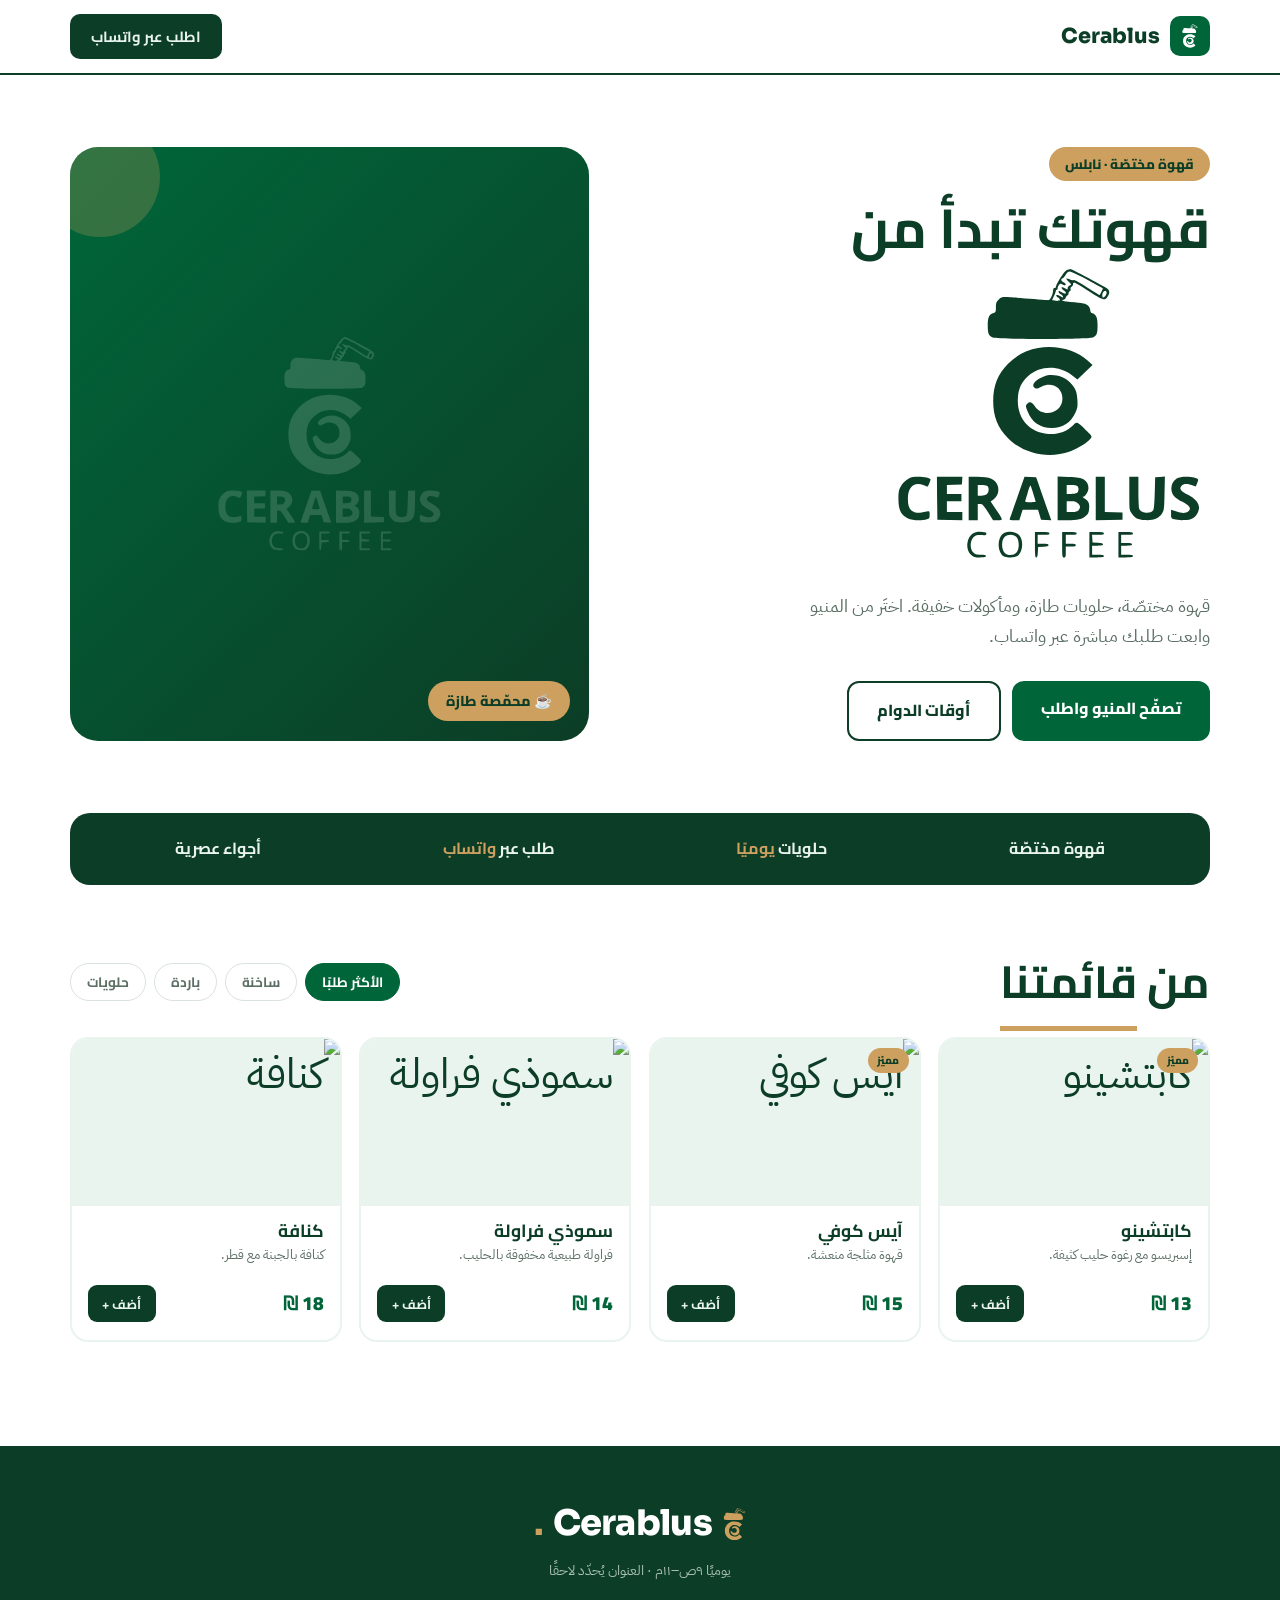
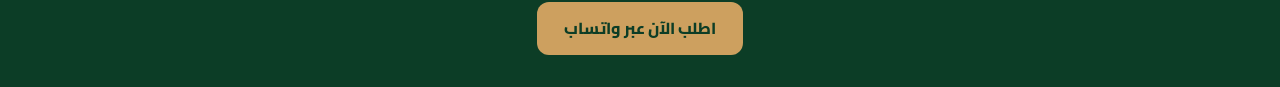
==== index.html @ ccabb7ef "first commit" ====
<!DOCTYPE html>
<html lang="ar" dir="rtl">
<head>
<meta charset="UTF-8">
<meta name="viewport" content="width=device-width, initial-scale=1.0">
<title>Cerablus Coffee — قهوة مختصّة في نابلس</title>

<link rel="preconnect" href="https://fonts.googleapis.com">
<link rel="preconnect" href="https://fonts.gstatic.com" crossorigin>
<link href="https://fonts.googleapis.com/css2?family=Cairo:wght@400;600;700;800;900&family=Sora:wght@600;700;800&family=IBM+Plex+Sans+Arabic:wght@300;400;500;600;700&display=swap" rel="stylesheet">
<link rel="stylesheet" href="styles.css">
</head>
<body>

<header>
  <div class="wrap nav">
    <div class="logo">
      <span class="mark"><span class="cmark"><svg xmlns="http://www.w3.org/2000/svg" viewBox="0 0 158.000000 229.000000" fill="currentColor" aria-hidden="true"><g transform="translate(0.000000,229.000000) scale(0.100000,-0.100000)"
fill="currentColor" stroke="none">
<path d="M992 2157 c-13 -7 -33 -28 -45 -47 -12 -19 -30 -45 -39 -59 -20 -30
-38 -68 -38 -82 0 -5 -7 -9 -15 -9 -10 0 -15 -10 -15 -30 0 -17 -9 -48 -20
-70 -18 -35 -23 -38 -52 -34 -57 7 -412 34 -457 34 -34 0 -49 -6 -72 -29 -25
-26 -29 -37 -29 -85 0 -51 -2 -56 -25 -62 -48 -12 -65 -48 -65 -136 0 -92 9
-115 55 -134 51 -21 1049 -21 1100 0 46 19 55 42 55 133 0 86 -13 117 -56 133
-17 7 -24 17 -24 35 0 14 -10 36 -23 49 -25 25 -53 31 -199 42 -49 3 -88 10
-88 15 0 5 7 9 15 9 9 0 20 11 25 25 5 14 14 25 20 25 5 0 10 9 10 19 0 10 6
21 14 24 9 3 12 14 9 25 -3 12 1 22 11 25 9 4 16 16 16 27 0 11 6 20 13 20 7
0 80 -43 162 -96 162 -104 182 -109 210 -54 24 46 19 67 -22 93 -79 49 -380
207 -394 207 -8 -1 -24 -6 -37 -13z m226 -108 c92 -51 168 -93 170 -94 1 -1
-5 -18 -15 -36 -10 -19 -19 -35 -20 -37 -1 -2 -62 35 -137 83 -85 55 -142 85
-152 81 -8 -3 -28 1 -43 9 -42 21 -46 6 -9 -28 33 -30 33 -30 10 -40 -12 -6
-22 -19 -22 -29 0 -18 -1 -19 -30 -2 -42 25 -51 8 -11 -23 42 -33 23 -49 -25
-21 -27 16 -34 17 -34 6 0 -8 11 -21 25 -28 14 -7 25 -20 25 -28 0 -10 -8 -9
-34 8 -40 24 -60 10 -22 -15 36 -24 24 -41 -24 -37 -22 2 -40 6 -40 8 0 3 9
22 20 44 11 22 20 46 20 55 0 8 5 15 10 15 6 0 10 8 10 18 0 9 7 25 14 35 12
15 18 16 35 8 11 -6 24 -11 30 -11 20 0 11 20 -14 32 -28 12 -33 36 -10 44 8
3 23 21 34 40 15 25 27 34 46 34 14 0 101 -41 193 -91z m212 -142 c0 -13 -9
-32 -20 -42 -18 -17 -20 -17 -26 -1 -4 10 -2 28 4 42 15 31 42 32 42 1z"/>
<path d="M675 1299 c-126 -21 -235 -78 -331 -173 -113 -113 -164 -241 -164
-411 0 -169 50 -295 164 -410 170 -172 440 -230 681 -147 86 30 203 104 231
146 14 23 12 26 -51 86 -103 99 -100 98 -143 58 -78 -73 -165 -103 -276 -96
-211 14 -346 172 -334 391 6 107 38 177 114 246 130 119 336 122 485 7 l57
-44 83 79 84 79 -55 51 c-128 118 -342 172 -545 138z"/>
<path d="M739 985 c-90 -33 -138 -86 -109 -120 17 -20 32 -19 81 7 116 60 234
-8 232 -133 -2 -159 -212 -217 -304 -83 -32 47 -57 55 -83 28 -20 -20 -20 -22
4 -86 44 -117 139 -182 265 -182 124 0 209 56 263 173 21 46 24 63 20 135 -5
93 -21 131 -81 194 -70 72 -195 102 -288 67z"/>
</g></svg></span></span>
      <span class="name">Cerablus</span>
    </div>
    <a class="order-cta" href="#">اطلب عبر واتساب</a>
  </div>
</header>

<section class="wrap hero">
  <div class="col-text">
    <span class="kick">قهوة مختصّة · نابلس</span>
    <div class="headline">
    <h1>قهوتك تبدأ من</h1>
    <div class="logo-full lockup"><svg xmlns="http://www.w3.org/2000/svg" viewBox="0 0 356.000000 342.000000" fill="currentColor" aria-hidden="true"><g transform="translate(0.000000,342.000000) scale(0.100000,-0.100000)"
fill="currentColor" stroke="none">
<path d="M1982 3287 c-13 -7 -33 -28 -45 -47 -12 -19 -30 -45 -39 -59 -20 -30
-38 -68 -38 -82 0 -5 -7 -9 -15 -9 -10 0 -15 -10 -15 -30 0 -17 -9 -48 -20
-70 -18 -35 -23 -38 -52 -34 -57 7 -412 34 -457 34 -34 0 -49 -6 -72 -29 -25
-26 -29 -37 -29 -85 0 -51 -2 -56 -25 -62 -48 -12 -65 -48 -65 -136 0 -92 9
-115 55 -134 51 -21 1049 -21 1100 0 46 19 55 42 55 133 0 86 -13 117 -56 133
-17 7 -24 17 -24 35 0 14 -10 36 -23 49 -25 25 -53 31 -199 42 -49 3 -88 10
-88 15 0 5 7 9 15 9 9 0 20 11 25 25 5 14 14 25 20 25 5 0 10 9 10 19 0 10 6
21 14 24 9 3 12 14 9 25 -3 12 1 22 11 25 9 4 16 16 16 27 0 11 6 20 13 20 7
0 80 -43 162 -96 162 -104 182 -109 210 -54 24 46 19 67 -22 93 -79 49 -380
207 -394 207 -8 -1 -24 -6 -37 -13z m226 -108 c92 -51 168 -93 170 -94 1 -1
-5 -18 -15 -36 -10 -19 -19 -35 -20 -37 -1 -2 -62 35 -137 83 -85 55 -142 85
-152 81 -8 -3 -28 1 -43 9 -42 21 -46 6 -9 -28 33 -30 33 -30 10 -40 -12 -6
-22 -19 -22 -29 0 -18 -1 -19 -30 -2 -42 25 -51 8 -11 -23 42 -33 23 -49 -25
-21 -27 16 -34 17 -34 6 0 -8 11 -21 25 -28 14 -7 25 -20 25 -28 0 -10 -8 -9
-34 8 -40 24 -60 10 -22 -15 36 -24 24 -41 -24 -37 -22 2 -40 6 -40 8 0 3 9
22 20 44 11 22 20 46 20 55 0 8 5 15 10 15 6 0 10 8 10 18 0 9 7 25 14 35 12
15 18 16 35 8 11 -6 24 -11 30 -11 20 0 11 20 -14 32 -28 12 -33 36 -10 44 8
3 23 21 34 40 15 25 27 34 46 34 14 0 101 -41 193 -91z m212 -142 c0 -13 -9
-32 -20 -42 -18 -17 -20 -17 -26 -1 -4 10 -2 28 4 42 15 31 42 32 42 1z"/>
<path d="M1665 2429 c-126 -21 -235 -78 -331 -173 -113 -113 -164 -241 -164
-411 0 -169 50 -295 164 -410 170 -172 440 -230 681 -147 86 30 203 104 231
146 14 23 12 26 -51 86 -103 99 -100 98 -143 58 -78 -73 -165 -103 -276 -96
-211 14 -346 172 -334 391 6 107 38 177 114 246 130 119 336 122 485 7 l57
-44 83 79 84 79 -55 51 c-128 118 -342 172 -545 138z"/>
<path d="M1729 2115 c-90 -33 -138 -86 -109 -120 17 -20 32 -19 81 7 116 60
234 -8 232 -133 -2 -159 -212 -217 -304 -83 -32 47 -57 55 -83 28 -20 -20 -20
-22 4 -86 44 -117 139 -182 265 -182 124 0 209 56 263 173 21 46 24 63 20 135
-5 93 -21 131 -81 194 -70 72 -195 102 -288 67z"/>
<path d="M245 994 c-43 -22 -74 -53 -98 -99 -17 -32 -21 -58 -21 -130 0 -120
27 -176 106 -216 43 -22 155 -26 207 -8 28 10 31 15 31 51 0 40 0 40 -32 34
-86 -18 -115 -18 -146 -2 -45 23 -62 63 -62 141 0 136 70 195 177 150 19 -8
37 -15 40 -15 5 0 33 66 33 78 0 30 -184 43 -235 16z"/>
<path d="M552 773 l3 -238 138 -3 137 -3 0 46 0 45 -85 0 -85 0 0 60 0 60 80
0 80 0 0 40 0 40 -80 0 -80 0 0 50 0 49 83 3 82 3 3 43 3 42 -141 0 -140 0 2
-237z"/>
<path d="M900 770 l0 -240 50 0 50 0 0 90 0 90 28 0 c23 0 35 -13 84 -90 l57
-90 52 0 c61 0 62 -3 -20 118 l-59 88 34 27 c46 37 63 95 43 150 -26 73 -82
96 -231 97 l-88 0 0 -240z m201 140 c13 -7 19 -21 19 -45 0 -42 -29 -65 -82
-65 l-38 0 0 60 0 60 41 0 c22 0 49 -5 60 -10z"/>
<path d="M1436 783 c-44 -126 -81 -234 -84 -240 -3 -10 11 -13 51 -13 l55 0
18 58 19 57 85 0 84 0 17 -55 16 -55 57 -3 56 -3 -61 173 c-34 95 -71 202 -83
238 l-23 65 -64 3 -64 2 -79 -227z m173 50 c12 -40 24 -79 27 -88 5 -12 -4
-15 -56 -15 -46 0 -61 3 -57 13 2 7 15 49 28 94 13 45 26 79 30 75 4 -4 16
-39 28 -79z"/>
<path d="M1880 771 l0 -241 103 0 c120 0 167 11 209 49 24 22 32 37 35 78 6
59 -6 87 -50 113 -22 14 -26 20 -14 20 23 0 57 57 57 95 0 43 -20 76 -60 99
-28 16 -57 21 -157 24 l-123 4 0 -241z m218 137 c19 -19 15 -66 -7 -78 -11 -5
-40 -10 -65 -10 l-46 0 0 50 0 50 53 0 c29 0 58 -5 65 -12z m8 -193 c18 -19
23 -31 19 -48 -11 -35 -35 -47 -92 -47 l-53 0 0 60 0 60 50 0 c41 0 56 -5 76
-25z"/>
<path d="M2300 770 l0 -241 148 3 147 3 0 40 0 40 -97 3 -98 3 0 194 0 195
-50 0 -50 0 0 -240z"/>
<path d="M2670 826 c0 -173 1 -185 23 -216 39 -58 70 -74 152 -78 92 -5 152
20 187 76 21 34 23 50 26 220 l4 183 -54 -3 -53 -3 -5 -176 c-4 -127 -9 -181
-19 -192 -33 -41 -134 -27 -152 20 -5 13 -9 98 -9 189 l0 164 -50 0 -50 0 0
-184z"/>
<path d="M3192 990 c-62 -38 -78 -126 -33 -189 11 -15 52 -45 91 -65 86 -45
107 -78 71 -107 -29 -24 -71 -24 -138 0 l-53 18 0 -48 c0 -46 1 -48 36 -59 20
-7 69 -10 109 -8 85 4 119 23 149 82 37 75 1 140 -113 200 -76 40 -94 65 -65
97 20 22 62 24 117 4 l39 -13 14 34 c20 47 19 49 -25 62 -63 19 -161 15 -199
-8z"/>
<path d="M980 399 c-97 -21 -129 -181 -51 -251 27 -25 39 -28 96 -28 51 0 65
3 65 15 0 12 -13 15 -58 15 -49 0 -62 4 -81 24 -28 29 -37 83 -21 130 17 51
49 70 110 64 36 -4 50 -1 54 9 3 8 0 15 -7 18 -32 9 -75 11 -107 4z"/>
<path d="M1323 400 c-42 -10 -63 -27 -80 -67 -28 -67 -9 -164 38 -197 30 -21
127 -22 155 -1 51 35 69 135 38 202 -27 55 -83 78 -151 63z m106 -56 c31 -39
30 -133 -2 -170 -32 -37 -102 -37 -134 1 -34 39 -33 136 2 170 35 36 105 35
134 -1z"/>
<path d="M1630 260 c0 -116 3 -140 15 -140 10 0 15 15 17 58 l3 57 58 3 c42 2
57 7 57 17 0 12 -14 15 -60 15 l-60 0 0 50 0 50 65 0 c51 0 65 3 65 15 0 12
-16 15 -80 15 l-80 0 0 -140z"/>
<path d="M1930 260 c0 -133 1 -140 20 -140 18 0 20 7 20 60 l0 60 55 0 c42 0
55 3 55 15 0 12 -13 15 -55 15 l-55 0 0 50 0 50 60 0 c47 0 60 3 60 15 0 12
-16 15 -80 15 l-80 0 0 -140z"/>
<path d="M2230 260 l0 -140 80 0 c64 0 80 3 80 15 0 12 -14 15 -65 15 l-65 0
0 50 0 50 60 0 c46 0 60 3 60 15 0 10 -15 15 -57 17 l-58 3 -3 43 -3 42 65 0
c52 0 66 3 66 15 0 12 -16 15 -80 15 l-80 0 0 -140z"/>
<path d="M2550 260 l0 -140 80 0 c64 0 80 3 80 15 0 12 -14 15 -65 15 l-65 0
0 50 0 50 60 0 c47 0 60 3 60 15 0 12 -13 15 -60 15 l-60 0 0 45 0 45 65 0
c51 0 65 3 65 15 0 12 -16 15 -80 15 l-80 0 0 -140z"/>
</g></svg></div>
    </div>
    <p>قهوة مختصّة، حلويات طازة، ومأكولات خفيفة. اختَر من المنيو وابعت طلبك مباشرة عبر واتساب.</p>
    <div class="actions">
      <a class="btn-green" href="#menu">تصفّح المنيو واطلب</a>
      <a class="btn-ghost" href="#">أوقات الدوام</a>
    </div>
  </div>
  <div class="hero-art">
    <span class="dot"></span>
    <div class="logo-full"><svg xmlns="http://www.w3.org/2000/svg" viewBox="0 0 356.000000 342.000000" fill="currentColor" aria-hidden="true"><g transform="translate(0.000000,342.000000) scale(0.100000,-0.100000)"
fill="currentColor" stroke="none">
<path d="M1982 3287 c-13 -7 -33 -28 -45 -47 -12 -19 -30 -45 -39 -59 -20 -30
-38 -68 -38 -82 0 -5 -7 -9 -15 -9 -10 0 -15 -10 -15 -30 0 -17 -9 -48 -20
-70 -18 -35 -23 -38 -52 -34 -57 7 -412 34 -457 34 -34 0 -49 -6 -72 -29 -25
-26 -29 -37 -29 -85 0 -51 -2 -56 -25 -62 -48 -12 -65 -48 -65 -136 0 -92 9
-115 55 -134 51 -21 1049 -21 1100 0 46 19 55 42 55 133 0 86 -13 117 -56 133
-17 7 -24 17 -24 35 0 14 -10 36 -23 49 -25 25 -53 31 -199 42 -49 3 -88 10
-88 15 0 5 7 9 15 9 9 0 20 11 25 25 5 14 14 25 20 25 5 0 10 9 10 19 0 10 6
21 14 24 9 3 12 14 9 25 -3 12 1 22 11 25 9 4 16 16 16 27 0 11 6 20 13 20 7
0 80 -43 162 -96 162 -104 182 -109 210 -54 24 46 19 67 -22 93 -79 49 -380
207 -394 207 -8 -1 -24 -6 -37 -13z m226 -108 c92 -51 168 -93 170 -94 1 -1
-5 -18 -15 -36 -10 -19 -19 -35 -20 -37 -1 -2 -62 35 -137 83 -85 55 -142 85
-152 81 -8 -3 -28 1 -43 9 -42 21 -46 6 -9 -28 33 -30 33 -30 10 -40 -12 -6
-22 -19 -22 -29 0 -18 -1 -19 -30 -2 -42 25 -51 8 -11 -23 42 -33 23 -49 -25
-21 -27 16 -34 17 -34 6 0 -8 11 -21 25 -28 14 -7 25 -20 25 -28 0 -10 -8 -9
-34 8 -40 24 -60 10 -22 -15 36 -24 24 -41 -24 -37 -22 2 -40 6 -40 8 0 3 9
22 20 44 11 22 20 46 20 55 0 8 5 15 10 15 6 0 10 8 10 18 0 9 7 25 14 35 12
15 18 16 35 8 11 -6 24 -11 30 -11 20 0 11 20 -14 32 -28 12 -33 36 -10 44 8
3 23 21 34 40 15 25 27 34 46 34 14 0 101 -41 193 -91z m212 -142 c0 -13 -9
-32 -20 -42 -18 -17 -20 -17 -26 -1 -4 10 -2 28 4 42 15 31 42 32 42 1z"/>
<path d="M1665 2429 c-126 -21 -235 -78 -331 -173 -113 -113 -164 -241 -164
-411 0 -169 50 -295 164 -410 170 -172 440 -230 681 -147 86 30 203 104 231
146 14 23 12 26 -51 86 -103 99 -100 98 -143 58 -78 -73 -165 -103 -276 -96
-211 14 -346 172 -334 391 6 107 38 177 114 246 130 119 336 122 485 7 l57
-44 83 79 84 79 -55 51 c-128 118 -342 172 -545 138z"/>
<path d="M1729 2115 c-90 -33 -138 -86 -109 -120 17 -20 32 -19 81 7 116 60
234 -8 232 -133 -2 -159 -212 -217 -304 -83 -32 47 -57 55 -83 28 -20 -20 -20
-22 4 -86 44 -117 139 -182 265 -182 124 0 209 56 263 173 21 46 24 63 20 135
-5 93 -21 131 -81 194 -70 72 -195 102 -288 67z"/>
<path d="M245 994 c-43 -22 -74 -53 -98 -99 -17 -32 -21 -58 -21 -130 0 -120
27 -176 106 -216 43 -22 155 -26 207 -8 28 10 31 15 31 51 0 40 0 40 -32 34
-86 -18 -115 -18 -146 -2 -45 23 -62 63 -62 141 0 136 70 195 177 150 19 -8
37 -15 40 -15 5 0 33 66 33 78 0 30 -184 43 -235 16z"/>
<path d="M552 773 l3 -238 138 -3 137 -3 0 46 0 45 -85 0 -85 0 0 60 0 60 80
0 80 0 0 40 0 40 -80 0 -80 0 0 50 0 49 83 3 82 3 3 43 3 42 -141 0 -140 0 2
-237z"/>
<path d="M900 770 l0 -240 50 0 50 0 0 90 0 90 28 0 c23 0 35 -13 84 -90 l57
-90 52 0 c61 0 62 -3 -20 118 l-59 88 34 27 c46 37 63 95 43 150 -26 73 -82
96 -231 97 l-88 0 0 -240z m201 140 c13 -7 19 -21 19 -45 0 -42 -29 -65 -82
-65 l-38 0 0 60 0 60 41 0 c22 0 49 -5 60 -10z"/>
<path d="M1436 783 c-44 -126 -81 -234 -84 -240 -3 -10 11 -13 51 -13 l55 0
18 58 19 57 85 0 84 0 17 -55 16 -55 57 -3 56 -3 -61 173 c-34 95 -71 202 -83
238 l-23 65 -64 3 -64 2 -79 -227z m173 50 c12 -40 24 -79 27 -88 5 -12 -4
-15 -56 -15 -46 0 -61 3 -57 13 2 7 15 49 28 94 13 45 26 79 30 75 4 -4 16
-39 28 -79z"/>
<path d="M1880 771 l0 -241 103 0 c120 0 167 11 209 49 24 22 32 37 35 78 6
59 -6 87 -50 113 -22 14 -26 20 -14 20 23 0 57 57 57 95 0 43 -20 76 -60 99
-28 16 -57 21 -157 24 l-123 4 0 -241z m218 137 c19 -19 15 -66 -7 -78 -11 -5
-40 -10 -65 -10 l-46 0 0 50 0 50 53 0 c29 0 58 -5 65 -12z m8 -193 c18 -19
23 -31 19 -48 -11 -35 -35 -47 -92 -47 l-53 0 0 60 0 60 50 0 c41 0 56 -5 76
-25z"/>
<path d="M2300 770 l0 -241 148 3 147 3 0 40 0 40 -97 3 -98 3 0 194 0 195
-50 0 -50 0 0 -240z"/>
<path d="M2670 826 c0 -173 1 -185 23 -216 39 -58 70 -74 152 -78 92 -5 152
20 187 76 21 34 23 50 26 220 l4 183 -54 -3 -53 -3 -5 -176 c-4 -127 -9 -181
-19 -192 -33 -41 -134 -27 -152 20 -5 13 -9 98 -9 189 l0 164 -50 0 -50 0 0
-184z"/>
<path d="M3192 990 c-62 -38 -78 -126 -33 -189 11 -15 52 -45 91 -65 86 -45
107 -78 71 -107 -29 -24 -71 -24 -138 0 l-53 18 0 -48 c0 -46 1 -48 36 -59 20
-7 69 -10 109 -8 85 4 119 23 149 82 37 75 1 140 -113 200 -76 40 -94 65 -65
97 20 22 62 24 117 4 l39 -13 14 34 c20 47 19 49 -25 62 -63 19 -161 15 -199
-8z"/>
<path d="M980 399 c-97 -21 -129 -181 -51 -251 27 -25 39 -28 96 -28 51 0 65
3 65 15 0 12 -13 15 -58 15 -49 0 -62 4 -81 24 -28 29 -37 83 -21 130 17 51
49 70 110 64 36 -4 50 -1 54 9 3 8 0 15 -7 18 -32 9 -75 11 -107 4z"/>
<path d="M1323 400 c-42 -10 -63 -27 -80 -67 -28 -67 -9 -164 38 -197 30 -21
127 -22 155 -1 51 35 69 135 38 202 -27 55 -83 78 -151 63z m106 -56 c31 -39
30 -133 -2 -170 -32 -37 -102 -37 -134 1 -34 39 -33 136 2 170 35 36 105 35
134 -1z"/>
<path d="M1630 260 c0 -116 3 -140 15 -140 10 0 15 15 17 58 l3 57 58 3 c42 2
57 7 57 17 0 12 -14 15 -60 15 l-60 0 0 50 0 50 65 0 c51 0 65 3 65 15 0 12
-16 15 -80 15 l-80 0 0 -140z"/>
<path d="M1930 260 c0 -133 1 -140 20 -140 18 0 20 7 20 60 l0 60 55 0 c42 0
55 3 55 15 0 12 -13 15 -55 15 l-55 0 0 50 0 50 60 0 c47 0 60 3 60 15 0 12
-16 15 -80 15 l-80 0 0 -140z"/>
<path d="M2230 260 l0 -140 80 0 c64 0 80 3 80 15 0 12 -14 15 -65 15 l-65 0
0 50 0 50 60 0 c46 0 60 3 60 15 0 10 -15 15 -57 17 l-58 3 -3 43 -3 42 65 0
c52 0 66 3 66 15 0 12 -16 15 -80 15 l-80 0 0 -140z"/>
<path d="M2550 260 l0 -140 80 0 c64 0 80 3 80 15 0 12 -14 15 -65 15 l-65 0
0 50 0 50 60 0 c47 0 60 3 60 15 0 12 -13 15 -60 15 l-60 0 0 45 0 45 65 0
c51 0 65 3 65 15 0 12 -16 15 -80 15 l-80 0 0 -140z"/>
</g></svg></div>
    <span class="badge">☕ محمّصة طازة</span>
  </div>
</section>

<section class="wrap">
  <div class="strip"><div>قهوة مختصّة</div><div>حلويات <span>يوميًا</span></div><div>طلب عبر <span>واتساب</span></div><div>أجواء عصرية</div></div>
</section>

<section class="wrap section" id="menu">
  <div class="sec-head">
    <h2>من <span class="u">قائمتنا</span></h2>
    <div class="chips"><span class="on">الأكثر طلبًا</span><span>ساخنة</span><span>باردة</span><span>حلويات</span></div>
  </div>
  <div class="grid">
    <article class="card"><div class="top"><img src="assets/menu/cappuccino.jpg" alt="كابتشينو" loading="lazy"><span class="fav">مميّز</span></div><div class="b"><h3>كابتشينو</h3><p>إسبريسو مع رغوة حليب كثيفة.</p><div class="r"><span class="price">13 ₪</span><span class="add">أضف +</span></div></div></article>
    <article class="card"><div class="top"><img src="assets/menu/iced-coffee.jpg" alt="آيس كوفي" loading="lazy"><span class="fav">مميّز</span></div><div class="b"><h3>آيس كوفي</h3><p>قهوة مثلجة منعشة.</p><div class="r"><span class="price">15 ₪</span><span class="add">أضف +</span></div></div></article>
    <article class="card"><div class="top"><img src="assets/menu/strawberry-smoothie.jpg" alt="سموذي فراولة" loading="lazy"></div><div class="b"><h3>سموذي فراولة</h3><p>فراولة طبيعية مخفوقة بالحليب.</p><div class="r"><span class="price">14 ₪</span><span class="add">أضف +</span></div></div></article>
    <article class="card"><div class="top"><img src="assets/menu/kunafa.jpg" alt="كنافة" loading="lazy"></div><div class="b"><h3>كنافة</h3><p>كنافة بالجبنة مع قطر.</p><div class="r"><span class="price">18 ₪</span><span class="add">أضف +</span></div></div></article>
  </div>
</section>

<footer>
  <div class="wrap">
    <div class="word"><span class="cmark"><svg xmlns="http://www.w3.org/2000/svg" viewBox="0 0 158.000000 229.000000" fill="currentColor" aria-hidden="true"><g transform="translate(0.000000,229.000000) scale(0.100000,-0.100000)"
fill="currentColor" stroke="none">
<path d="M992 2157 c-13 -7 -33 -28 -45 -47 -12 -19 -30 -45 -39 -59 -20 -30
-38 -68 -38 -82 0 -5 -7 -9 -15 -9 -10 0 -15 -10 -15 -30 0 -17 -9 -48 -20
-70 -18 -35 -23 -38 -52 -34 -57 7 -412 34 -457 34 -34 0 -49 -6 -72 -29 -25
-26 -29 -37 -29 -85 0 -51 -2 -56 -25 -62 -48 -12 -65 -48 -65 -136 0 -92 9
-115 55 -134 51 -21 1049 -21 1100 0 46 19 55 42 55 133 0 86 -13 117 -56 133
-17 7 -24 17 -24 35 0 14 -10 36 -23 49 -25 25 -53 31 -199 42 -49 3 -88 10
-88 15 0 5 7 9 15 9 9 0 20 11 25 25 5 14 14 25 20 25 5 0 10 9 10 19 0 10 6
21 14 24 9 3 12 14 9 25 -3 12 1 22 11 25 9 4 16 16 16 27 0 11 6 20 13 20 7
0 80 -43 162 -96 162 -104 182 -109 210 -54 24 46 19 67 -22 93 -79 49 -380
207 -394 207 -8 -1 -24 -6 -37 -13z m226 -108 c92 -51 168 -93 170 -94 1 -1
-5 -18 -15 -36 -10 -19 -19 -35 -20 -37 -1 -2 -62 35 -137 83 -85 55 -142 85
-152 81 -8 -3 -28 1 -43 9 -42 21 -46 6 -9 -28 33 -30 33 -30 10 -40 -12 -6
-22 -19 -22 -29 0 -18 -1 -19 -30 -2 -42 25 -51 8 -11 -23 42 -33 23 -49 -25
-21 -27 16 -34 17 -34 6 0 -8 11 -21 25 -28 14 -7 25 -20 25 -28 0 -10 -8 -9
-34 8 -40 24 -60 10 -22 -15 36 -24 24 -41 -24 -37 -22 2 -40 6 -40 8 0 3 9
22 20 44 11 22 20 46 20 55 0 8 5 15 10 15 6 0 10 8 10 18 0 9 7 25 14 35 12
15 18 16 35 8 11 -6 24 -11 30 -11 20 0 11 20 -14 32 -28 12 -33 36 -10 44 8
3 23 21 34 40 15 25 27 34 46 34 14 0 101 -41 193 -91z m212 -142 c0 -13 -9
-32 -20 -42 -18 -17 -20 -17 -26 -1 -4 10 -2 28 4 42 15 31 42 32 42 1z"/>
<path d="M675 1299 c-126 -21 -235 -78 -331 -173 -113 -113 -164 -241 -164
-411 0 -169 50 -295 164 -410 170 -172 440 -230 681 -147 86 30 203 104 231
146 14 23 12 26 -51 86 -103 99 -100 98 -143 58 -78 -73 -165 -103 -276 -96
-211 14 -346 172 -334 391 6 107 38 177 114 246 130 119 336 122 485 7 l57
-44 83 79 84 79 -55 51 c-128 118 -342 172 -545 138z"/>
<path d="M739 985 c-90 -33 -138 -86 -109 -120 17 -20 32 -19 81 7 116 60 234
-8 232 -133 -2 -159 -212 -217 -304 -83 -32 47 -57 55 -83 28 -20 -20 -20 -22
4 -86 44 -117 139 -182 265 -182 124 0 209 56 263 173 21 46 24 63 20 135 -5
93 -21 131 -81 194 -70 72 -195 102 -288 67z"/>
</g></svg></span>Cerablus<b>.</b></div>
    <div class="meta">يوميًا ٩ص–١١م · العنوان يُحدّد لاحقًا</div>
    <a class="wa" href="#">اطلب الآن عبر واتساب</a>
  </div>
</footer>

</body>
</html>
---- styles.css ----
/* ==========================================================================
   Cerablus Coffee — shared styles
   Design direction C ("العصري"). Every design token lives in the :root block
   below; nothing further down this file should contain a raw hex or px value.
   ========================================================================== */

:root{
  /* --- brand colors --- */
  --pine:#0c3d26;          /* primary dark green */
  --green:#006639;         /* secondary / action green */
  --gold:#cda05f;          /* accent — used sparingly */
  --mint:#e9f4ee;          /* light tint */
  --white:#ffffff;         /* page base */
  --wa:#25D366;            /* WhatsApp green — reserved for order actions */

  /* --- semantic colors --- */
  --ink:var(--pine);       /* body text */
  --soft:#5b6f64;          /* muted / secondary text */

  /* --- translucent brand tints (rgb triplets so alpha can vary) --- */
  --pine-rgb:12,61,38;
  --mint-rgb:233,244,238;
  --gold-rgb:205,160,95;
  --tint-line:rgba(var(--pine-rgb),.15);     /* hairline borders on light bg */
  --tint-mint-soft:rgba(var(--mint-rgb),.7); /* muted text on dark green */
  --tint-mint-ghost:rgba(var(--mint-rgb),.16);
  --tint-mint-faint:rgba(var(--mint-rgb),.14);
  --tint-gold-soft:rgba(var(--gold-rgb),.25);

  /* --- type --- */
  --f-ar:"Cairo",sans-serif;                  /* Arabic display / headings */
  --f-body:"IBM Plex Sans Arabic",sans-serif; /* Arabic body */
  --f-word:"Sora",sans-serif;                 /* Latin wordmark / display */

  /* --- radii --- */
  --r-xs:9px;
  --r-sm:10px;
  --r-md:12px;
  --r-lg:18px;
  --r-xl:20px;
  --r-2xl:28px;
  --r-pill:999px;

  /* --- border widths --- */
  --bw-hair:1.5px;
  --bw:2px;
  --bw-underline:5px;

  /* --- layout --- */
  --wrap-max:1140px;      /* content column */
  --wrap-gutter:2.4rem;   /* total horizontal gutter */
  --card-min:240px;       /* menu grid track minimum */
  --mark-size:40px;       /* header logo tile */
  --mark-glyph:26px;      /* logo glyph inside that tile */
  --mark-glyph-lg:36px;   /* logo glyph in the footer */
  --lockup-max:430px;     /* hero wordmark lockup */
  --hero-art-max:440px;   /* hero green block height cap */
  --hero-art-mobile:380px;/* hero green block width cap on mobile */
  --dot:120px;            /* decorative circle in the hero block */
  --dot-offset:-30px;

  /* --- spacing scale --- */
  --s-1:.2rem;
  --s-2:.35rem;
  --s-3:.5rem;
  --s-4:.6rem;
  --s-5:.9rem;
  --s-6:1.1rem;
  --s-7:1.4rem;
  --s-8:1.8rem;
  --s-9:3rem;

  /* --- motion --- */
  --t-fast:.2s;
  --t-slow:.35s;

  /* --- elevation ---
     Direction C uses flat blocks and a hover lift instead of drop shadows;
     this token exists so future components have one place to pull from. */
  --lift:translateY(-3px);
}

*{margin:0;padding:0;box-sizing:border-box}
body{font-family:var(--f-body);color:var(--ink);background:var(--white);line-height:1.7;-webkit-font-smoothing:antialiased}
h1,h2,h3{font-family:var(--f-ar);line-height:1.15}
a{text-decoration:none;color:inherit}
img{max-width:100%;display:block}
.wrap{width:min(100% - var(--wrap-gutter),var(--wrap-max));margin-inline:auto}
.word{font-family:var(--f-word);font-weight:800;letter-spacing:-.02em}

/* header */
header{position:sticky;top:0;z-index:20;background:var(--white);border-bottom:var(--bw) solid var(--pine)}
.nav{display:flex;align-items:center;justify-content:space-between;padding:var(--s-5) 0}
.logo{display:flex;align-items:center;gap:var(--s-4)}
.logo .mark{width:var(--mark-size);height:var(--mark-size);border-radius:var(--r-sm);background:var(--green);color:var(--white);display:grid;place-items:center;font-family:var(--f-word);font-weight:800;font-size:1.3rem}
.logo .mark .cmark{height:var(--mark-glyph);color:var(--white)}
.logo .name{font-family:var(--f-word);font-weight:800;font-size:1.3rem;color:var(--pine)}
.order-cta{background:var(--pine);color:var(--mint);padding:var(--s-4) 1.3rem;border-radius:var(--r-sm);font-family:var(--f-ar);font-weight:700;font-size:.92rem;transition:var(--t-fast)}
.order-cta:hover{background:var(--green)}

/* hero — asymmetric with green block; both columns equal height (stretch) */
.hero{display:grid;grid-template-columns:1.05fr .95fr;gap:clamp(1.6rem,4vw,var(--s-9));align-items:stretch;padding:clamp(2.5rem,6vw,4.5rem) 0}
.hero .col-text{display:flex;flex-direction:column;align-items:flex-start;justify-content:center;text-align:right}
.hero .kick{display:inline-block;background:var(--gold);color:var(--pine);font-family:var(--f-ar);font-weight:800;font-size:.85rem;padding:var(--s-2) 1rem;border-radius:var(--r-pill);margin-bottom:var(--s-6)}
/* headline + logo lockup read as one tight unit, sharing the right edge (RTL) */
.hero .headline{display:flex;flex-direction:column;align-items:flex-start;gap:.1rem;margin-bottom:var(--s-1)}
.hero h1{font-size:clamp(2rem,5.4vw,3.4rem);color:var(--pine);line-height:1.08;margin:0}
.hero h1 .g{color:var(--green)}
.hero .lockup{width:min(var(--lockup-max),90%);color:var(--pine);margin:-.1rem 0 0}
.hero .word-xl{font-family:var(--f-word);font-weight:800;font-size:clamp(var(--s-9),8vw,5.5rem);color:var(--pine);line-height:.95;letter-spacing:-.03em}
.hero p{color:var(--soft);font-size:1.1rem;max-width:40ch;margin:1.3rem 0 var(--s-8)}
.actions{display:flex;gap:.7rem;flex-wrap:wrap}
.btn-green{background:var(--green);color:var(--white);padding:var(--s-5) var(--s-8);border-radius:var(--r-md);font-family:var(--f-ar);font-weight:800;transition:var(--t-fast)}
.btn-green:hover{background:var(--pine)}
.btn-ghost{border:var(--bw) solid var(--pine);color:var(--pine);padding:var(--s-5) var(--s-8);border-radius:var(--r-md);font-family:var(--f-ar);font-weight:800;transition:var(--t-fast)}
.btn-ghost:hover{background:var(--pine);color:var(--mint)}
.hero-art{border-radius:var(--r-2xl);background:
  linear-gradient(135deg,var(--green),var(--pine));
  position:relative;overflow:hidden;display:grid;place-items:center;min-height:min(78vw,var(--hero-art-max))}
.hero-art .big{font-family:var(--f-word);font-weight:800;font-size:clamp(4rem,12vw,8rem);color:var(--tint-mint-faint)}
.hero-art .logo-full{width:46%;color:var(--tint-mint-ghost)}
.hero-art .badge{position:absolute;inset-block-end:1.2rem;inset-inline-start:1.2rem;background:var(--gold);color:var(--pine);font-family:var(--f-ar);font-weight:800;padding:var(--s-3) var(--s-6);border-radius:var(--r-pill);font-size:.9rem}
.hero-art .dot{position:absolute;width:var(--dot);height:var(--dot);border-radius:50%;background:var(--tint-gold-soft);inset-block-start:var(--dot-offset);inset-inline-end:var(--dot-offset)}

/* strip */
.strip{background:var(--pine);color:var(--mint);border-radius:var(--r-xl);display:flex;justify-content:space-around;flex-wrap:wrap;gap:1rem;padding:var(--s-7);text-align:center;font-family:var(--f-ar);font-weight:700}
.strip span{color:var(--gold)}

/* menu */
.section{padding:clamp(2.5rem,7vw,4.5rem) 0}
.sec-head{display:flex;align-items:center;justify-content:space-between;gap:1rem;margin-bottom:var(--s-8);flex-wrap:wrap}
.sec-head h2{font-size:clamp(1.9rem,4.5vw,2.8rem);color:var(--pine)}
.sec-head h2 .u{border-bottom:var(--bw-underline) solid var(--gold);padding-bottom:var(--bw)}
.chips{display:flex;gap:var(--s-3);flex-wrap:wrap}
.chips span{font-family:var(--f-ar);font-weight:700;font-size:.85rem;padding:.4rem 1rem;border-radius:var(--r-pill);border:var(--bw-hair) solid var(--tint-line);color:var(--soft)}
.chips span.on{background:var(--green);color:var(--white);border-color:var(--green)}
.grid{display:grid;grid-template-columns:repeat(auto-fill,minmax(var(--card-min),1fr));gap:var(--s-6)}
.card{border:var(--bw) solid var(--mint);border-radius:var(--r-lg);overflow:hidden;transition:var(--t-fast);background:var(--white)}
.card:hover{border-color:var(--green);transform:var(--lift)}
.card .top{background:var(--mint);aspect-ratio:16/10;display:grid;place-items:center;font-size:2.6rem;position:relative;overflow:hidden}
/* real photo fills the tile; mint stays behind as a graceful fallback, badge sits above */
.card .top img{position:absolute;inset:0;width:100%;height:100%;object-fit:cover;transition:transform var(--t-slow) ease}
.card:hover .top img{transform:scale(1.05)}
.card .top .fav{position:absolute;z-index:2;inset-block-start:var(--s-4);inset-inline-start:var(--s-4);background:var(--gold);color:var(--pine);font-family:var(--f-ar);font-weight:800;font-size:.65rem;padding:var(--s-1) var(--s-4);border-radius:var(--r-pill)}
.card .b{padding:var(--s-5) 1rem var(--s-6)}
.card h3{font-size:1.1rem;color:var(--pine);margin-bottom:var(--s-1)}
.card p{font-size:.82rem;color:var(--soft);margin-bottom:.7rem;min-height:2.3em}
.card .r{display:flex;align-items:center;justify-content:space-between}
.card .price{font-family:var(--f-ar);font-weight:900;color:var(--green);font-size:1.2rem}
.card .add{background:var(--pine);color:var(--mint);font-family:var(--f-ar);font-weight:700;font-size:.82rem;padding:.45rem var(--s-5);border-radius:var(--r-xs);transition:var(--t-fast)}
.card .add:hover{background:var(--green)}

/* footer */
footer{background:var(--pine);color:var(--mint);padding:var(--s-9) 0 2rem;text-align:center;margin-top:2rem}
/* the footer wordmark sits inline with the cup glyph */
footer .word{font-size:2.2rem;color:var(--white);margin-bottom:.3rem;display:inline-flex;align-items:center;gap:var(--s-4);justify-content:center}
footer .word b{color:var(--gold)}
footer .word .cmark{height:var(--mark-glyph-lg);color:var(--gold)}
footer .meta{color:var(--tint-mint-soft);font-size:.9rem;margin-bottom:1.2rem}
footer .wa{display:inline-flex;align-items:center;gap:var(--s-3);background:var(--gold);color:var(--pine);padding:.8rem 1.7rem;border-radius:var(--r-md);font-family:var(--f-ar);font-weight:800}

/* NOTE: media query conditions cannot read CSS custom properties, so this
   breakpoint stays a literal value. It matches --hero-art-mobile's context. */
@media(max-width:760px){.hero{grid-template-columns:1fr;gap:1.6rem}.hero .col-text{justify-content:flex-start}.hero-art{aspect-ratio:1;min-height:0;width:100%;max-width:var(--hero-art-mobile)}}

/* --- real Cerablus logo --- */
.cmark{display:inline-flex;line-height:0}
.cmark svg{height:100%;width:auto;display:block}
.logo-full{line-height:0}
.logo-full svg{width:100%;height:auto;display:block}
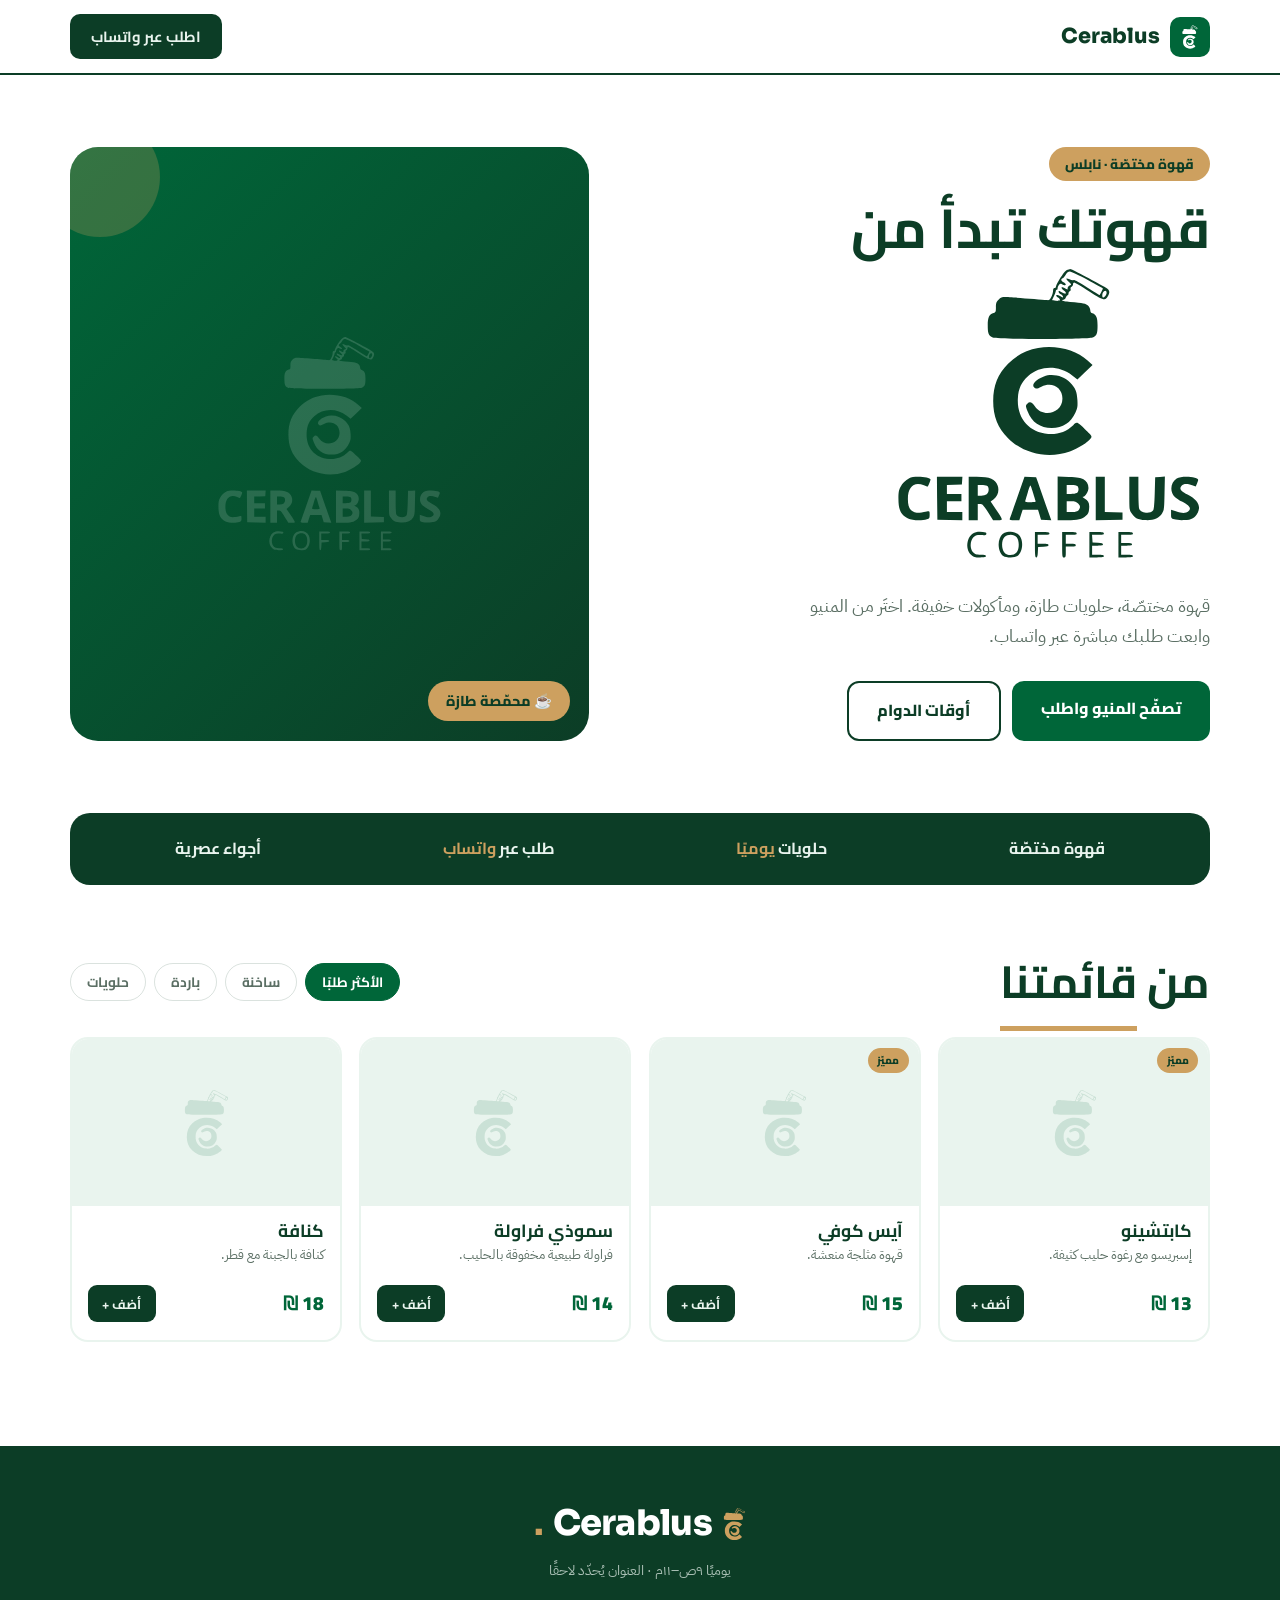
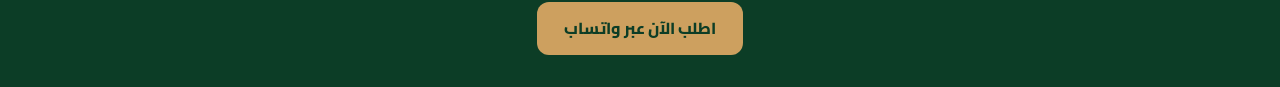
==== commit 7fb5d81e: "Step 2: menu.html shell + branded fallback for missing item photos - Fix: index.html referenced four" ====
--- a/index.html
+++ b/index.html
@@ -14,7 +14,7 @@
 
 <header>
   <div class="wrap nav">
-    <div class="logo">
+    <a class="logo" href="index.html">
       <span class="mark"><span class="cmark"><svg xmlns="http://www.w3.org/2000/svg" viewBox="0 0 158.000000 229.000000" fill="currentColor" aria-hidden="true"><g transform="translate(0.000000,229.000000) scale(0.100000,-0.100000)"
 fill="currentColor" stroke="none">
 <path d="M992 2157 c-13 -7 -33 -28 -45 -47 -12 -19 -30 -45 -39 -59 -20 -30
@@ -47,7 +47,7 @@
 93 -21 131 -81 194 -70 72 -195 102 -288 67z"/>
 </g></svg></span></span>
       <span class="name">Cerablus</span>
-    </div>
+    </a>
     <a class="order-cta" href="#">اطلب عبر واتساب</a>
   </div>
 </header>
@@ -143,7 +143,7 @@
     </div>
     <p>قهوة مختصّة، حلويات طازة، ومأكولات خفيفة. اختَر من المنيو وابعت طلبك مباشرة عبر واتساب.</p>
     <div class="actions">
-      <a class="btn-green" href="#menu">تصفّح المنيو واطلب</a>
+      <a class="btn-green" href="menu.html">تصفّح المنيو واطلب</a>
       <a class="btn-ghost" href="#">أوقات الدوام</a>
     </div>
   </div>
@@ -246,10 +246,10 @@
     <div class="chips"><span class="on">الأكثر طلبًا</span><span>ساخنة</span><span>باردة</span><span>حلويات</span></div>
   </div>
   <div class="grid">
-    <article class="card"><div class="top"><img src="assets/menu/cappuccino.jpg" alt="كابتشينو" loading="lazy"><span class="fav">مميّز</span></div><div class="b"><h3>كابتشينو</h3><p>إسبريسو مع رغوة حليب كثيفة.</p><div class="r"><span class="price">13 ₪</span><span class="add">أضف +</span></div></div></article>
-    <article class="card"><div class="top"><img src="assets/menu/iced-coffee.jpg" alt="آيس كوفي" loading="lazy"><span class="fav">مميّز</span></div><div class="b"><h3>آيس كوفي</h3><p>قهوة مثلجة منعشة.</p><div class="r"><span class="price">15 ₪</span><span class="add">أضف +</span></div></div></article>
-    <article class="card"><div class="top"><img src="assets/menu/strawberry-smoothie.jpg" alt="سموذي فراولة" loading="lazy"></div><div class="b"><h3>سموذي فراولة</h3><p>فراولة طبيعية مخفوقة بالحليب.</p><div class="r"><span class="price">14 ₪</span><span class="add">أضف +</span></div></div></article>
-    <article class="card"><div class="top"><img src="assets/menu/kunafa.jpg" alt="كنافة" loading="lazy"></div><div class="b"><h3>كنافة</h3><p>كنافة بالجبنة مع قطر.</p><div class="r"><span class="price">18 ₪</span><span class="add">أضف +</span></div></div></article>
+    <article class="card"><div class="top"><span class="fav">مميّز</span></div><div class="b"><h3>كابتشينو</h3><p>إسبريسو مع رغوة حليب كثيفة.</p><div class="r"><span class="price">13 ₪</span><span class="add">أضف +</span></div></div></article>
+    <article class="card"><div class="top"><span class="fav">مميّز</span></div><div class="b"><h3>آيس كوفي</h3><p>قهوة مثلجة منعشة.</p><div class="r"><span class="price">15 ₪</span><span class="add">أضف +</span></div></div></article>
+    <article class="card"><div class="top"></div><div class="b"><h3>سموذي فراولة</h3><p>فراولة طبيعية مخفوقة بالحليب.</p><div class="r"><span class="price">14 ₪</span><span class="add">أضف +</span></div></div></article>
+    <article class="card"><div class="top"></div><div class="b"><h3>كنافة</h3><p>كنافة بالجبنة مع قطر.</p><div class="r"><span class="price">18 ₪</span><span class="add">أضف +</span></div></div></article>
   </div>
 </section>
 
@@ -291,5 +291,6 @@
   </div>
 </footer>
 
+<script src="app.js" defer></script>
 </body>
 </html>
--- a/styles.css
+++ b/styles.css
@@ -42,6 +42,7 @@
   --r-pill:999px;
 
   /* --- border widths --- */
+  --hair:1px;           /* smallest real length (visually-hidden boxes) */
   --bw-hair:1.5px;
   --bw:2px;
   --bw-underline:5px;
@@ -70,6 +71,27 @@
   --s-8:1.8rem;
   --s-9:3rem;
 
+  /* --- empty image-zone placeholder ---
+     The Cerablus mark, tinted brand green over the mint tile. Sizing is keyed
+     to the tile's height so it stays proportional at every card width. */
+  --ph-opacity:.13;
+  --ph-size:auto 44%;
+
+  /* --- sticky chrome ---
+     Sticky offsets must be real lengths, so these are tokens. --header-h is
+     authoritative: .nav enforces it as a min-height, so every header on every
+     page is exactly this tall and .toolbar can dock flush beneath it.
+     --toolbar-h is measured from the rendered toolbar; update it if the
+     toolbar's contents change. */
+  --header-h:75px;
+  --toolbar-h:119px;
+  --stick:calc(var(--header-h) + var(--toolbar-h));
+  --z-header:20;
+  --z-toolbar:15;
+
+  /* --- unavailable items --- */
+  --dim:.45;
+
   /* --- motion --- */
   --t-fast:.2s;
   --t-slow:.35s;
@@ -78,6 +100,13 @@
      Direction C uses flat blocks and a hover lift instead of drop shadows;
      this token exists so future components have one place to pull from. */
   --lift:translateY(-3px);
+
+  /* The mark as a mask image, so its color comes from a brand token rather than
+     being baked into the file. Inlined as a data URI on purpose: browsers treat
+     a file:// page as an opaque origin and refuse an external SVG mask, and this
+     site must work when index.html is double-clicked. Visual source of truth is
+     assets/cerablus-mark.svg — regenerate this if that file changes. */
+--mark-mask:url("data:image/svg+xml,%3Csvg%20xmlns=%22http://www.w3.org/2000/svg%22%20viewBox=%220%200%20158.000000%20229.000000%22%20fill=%22currentColor%22%3E%3Cg%20transform=%22translate(0.000000,229.000000)%20scale(0.100000,-0.100000)%22%20fill=%22currentColor%22%20stroke=%22none%22%3E%20%3Cpath%20d=%22M992%202157%20c-13%20-7%20-33%20-28%20-45%20-47%20-12%20-19%20-30%20-45%20-39%20-59%20-20%20-30%20-38%20-68%20-38%20-82%200%20-5%20-7%20-9%20-15%20-9%20-10%200%20-15%20-10%20-15%20-30%200%20-17%20-9%20-48%20-20%20-70%20-18%20-35%20-23%20-38%20-52%20-34%20-57%207%20-412%2034%20-457%2034%20-34%200%20-49%20-6%20-72%20-29%20-25%20-26%20-29%20-37%20-29%20-85%200%20-51%20-2%20-56%20-25%20-62%20-48%20-12%20-65%20-48%20-65%20-136%200%20-92%209%20-115%2055%20-134%2051%20-21%201049%20-21%201100%200%2046%2019%2055%2042%2055%20133%200%2086%20-13%20117%20-56%20133%20-17%207%20-24%2017%20-24%2035%200%2014%20-10%2036%20-23%2049%20-25%2025%20-53%2031%20-199%2042%20-49%203%20-88%2010%20-88%2015%200%205%207%209%2015%209%209%200%2020%2011%2025%2025%205%2014%2014%2025%2020%2025%205%200%2010%209%2010%2019%200%2010%206%2021%2014%2024%209%203%2012%2014%209%2025%20-3%2012%201%2022%2011%2025%209%204%2016%2016%2016%2027%200%2011%206%2020%2013%2020%207%200%2080%20-43%20162%20-96%20162%20-104%20182%20-109%20210%20-54%2024%2046%2019%2067%20-22%2093%20-79%2049%20-380%20207%20-394%20207%20-8%20-1%20-24%20-6%20-37%20-13z%20m226%20-108%20c92%20-51%20168%20-93%20170%20-94%201%20-1%20-5%20-18%20-15%20-36%20-10%20-19%20-19%20-35%20-20%20-37%20-1%20-2%20-62%2035%20-137%2083%20-85%2055%20-142%2085%20-152%2081%20-8%20-3%20-28%201%20-43%209%20-42%2021%20-46%206%20-9%20-28%2033%20-30%2033%20-30%2010%20-40%20-12%20-6%20-22%20-19%20-22%20-29%200%20-18%20-1%20-19%20-30%20-2%20-42%2025%20-51%208%20-11%20-23%2042%20-33%2023%20-49%20-25%20-21%20-27%2016%20-34%2017%20-34%206%200%20-8%2011%20-21%2025%20-28%2014%20-7%2025%20-20%2025%20-28%200%20-10%20-8%20-9%20-34%208%20-40%2024%20-60%2010%20-22%20-15%2036%20-24%2024%20-41%20-24%20-37%20-22%202%20-40%206%20-40%208%200%203%209%2022%2020%2044%2011%2022%2020%2046%2020%2055%200%208%205%2015%2010%2015%206%200%2010%208%2010%2018%200%209%207%2025%2014%2035%2012%2015%2018%2016%2035%208%2011%20-6%2024%20-11%2030%20-11%2020%200%2011%2020%20-14%2032%20-28%2012%20-33%2036%20-10%2044%208%203%2023%2021%2034%2040%2015%2025%2027%2034%2046%2034%2014%200%20101%20-41%20193%20-91z%20m212%20-142%20c0%20-13%20-9%20-32%20-20%20-42%20-18%20-17%20-20%20-17%20-26%20-1%20-4%2010%20-2%2028%204%2042%2015%2031%2042%2032%2042%201z%22/%3E%20%3Cpath%20d=%22M675%201299%20c-126%20-21%20-235%20-78%20-331%20-173%20-113%20-113%20-164%20-241%20-164%20-411%200%20-169%2050%20-295%20164%20-410%20170%20-172%20440%20-230%20681%20-147%2086%2030%20203%20104%20231%20146%2014%2023%2012%2026%20-51%2086%20-103%2099%20-100%2098%20-143%2058%20-78%20-73%20-165%20-103%20-276%20-96%20-211%2014%20-346%20172%20-334%20391%206%20107%2038%20177%20114%20246%20130%20119%20336%20122%20485%207%20l57%20-44%2083%2079%2084%2079%20-55%2051%20c-128%20118%20-342%20172%20-545%20138z%22/%3E%20%3Cpath%20d=%22M739%20985%20c-90%20-33%20-138%20-86%20-109%20-120%2017%20-20%2032%20-19%2081%207%20116%2060%20234%20-8%20232%20-133%20-2%20-159%20-212%20-217%20-304%20-83%20-32%2047%20-57%2055%20-83%2028%20-20%20-20%20-20%20-22%204%20-86%2044%20-117%20139%20-182%20265%20-182%20124%200%20209%2056%20263%20173%2021%2046%2024%2063%2020%20135%20-5%2093%20-21%20131%20-81%20194%20-70%2072%20-195%20102%20-288%2067z%22/%3E%20%3C/g%3E%3C/svg%3E");
 }
 
 *{margin:0;padding:0;box-sizing:border-box}
@@ -89,8 +118,8 @@
 .word{font-family:var(--f-word);font-weight:800;letter-spacing:-.02em}
 
 /* header */
-header{position:sticky;top:0;z-index:20;background:var(--white);border-bottom:var(--bw) solid var(--pine)}
-.nav{display:flex;align-items:center;justify-content:space-between;padding:var(--s-5) 0}
+header{position:sticky;top:0;z-index:var(--z-header);background:var(--white);border-bottom:var(--bw) solid var(--pine)}
+.nav{display:flex;align-items:center;justify-content:space-between;padding:var(--s-5) 0;min-height:calc(var(--header-h) - var(--bw))}
 .logo{display:flex;align-items:center;gap:var(--s-4)}
 .logo .mark{width:var(--mark-size);height:var(--mark-size);border-radius:var(--r-sm);background:var(--green);color:var(--white);display:grid;place-items:center;font-family:var(--f-word);font-weight:800;font-size:1.3rem}
 .logo .mark .cmark{height:var(--mark-glyph);color:var(--white)}
@@ -101,7 +130,7 @@
 /* hero — asymmetric with green block; both columns equal height (stretch) */
 .hero{display:grid;grid-template-columns:1.05fr .95fr;gap:clamp(1.6rem,4vw,var(--s-9));align-items:stretch;padding:clamp(2.5rem,6vw,4.5rem) 0}
 .hero .col-text{display:flex;flex-direction:column;align-items:flex-start;justify-content:center;text-align:right}
-.hero .kick{display:inline-block;background:var(--gold);color:var(--pine);font-family:var(--f-ar);font-weight:800;font-size:.85rem;padding:var(--s-2) 1rem;border-radius:var(--r-pill);margin-bottom:var(--s-6)}
+.kick{display:inline-block;background:var(--gold);color:var(--pine);font-family:var(--f-ar);font-weight:800;font-size:.85rem;padding:var(--s-2) 1rem;border-radius:var(--r-pill);margin-bottom:var(--s-6)}
 /* headline + logo lockup read as one tight unit, sharing the right edge (RTL) */
 .hero .headline{display:flex;flex-direction:column;align-items:flex-start;gap:.1rem;margin-bottom:var(--s-1)}
 .hero h1{font-size:clamp(2rem,5.4vw,3.4rem);color:var(--pine);line-height:1.08;margin:0}
@@ -138,16 +167,27 @@
 .card{border:var(--bw) solid var(--mint);border-radius:var(--r-lg);overflow:hidden;transition:var(--t-fast);background:var(--white)}
 .card:hover{border-color:var(--green);transform:var(--lift)}
 .card .top{background:var(--mint);aspect-ratio:16/10;display:grid;place-items:center;font-size:2.6rem;position:relative;overflow:hidden}
-/* real photo fills the tile; mint stays behind as a graceful fallback, badge sits above */
-.card .top img{position:absolute;inset:0;width:100%;height:100%;object-fit:cover;transition:transform var(--t-slow) ease}
+/* Placeholder for an item with no photo: the Cerablus mark, tinted brand green
+   over the mint tile. Every image zone gets it; a real photo simply covers it. */
+.card .top::after{content:"";position:absolute;inset:0;pointer-events:none;background:var(--green);opacity:var(--ph-opacity);
+  -webkit-mask-image:var(--mark-mask);mask-image:var(--mark-mask);
+  -webkit-mask-repeat:no-repeat;mask-repeat:no-repeat;
+  -webkit-mask-position:center;mask-position:center;
+  -webkit-mask-size:var(--ph-size);mask-size:var(--ph-size)}
+/* real photo fills the tile; the placeholder stays behind as a graceful
+   fallback (z-index 1 keeps the photo above it), badge sits above both */
+.card .top img{position:absolute;z-index:1;inset:0;width:100%;height:100%;object-fit:cover;transition:transform var(--t-slow) ease}
 .card:hover .top img{transform:scale(1.05)}
+/* app.js flags an image whose file is missing or misspelled, revealing the
+   placeholder instead of the browser's broken-image icon */
+.card .top img.is-missing{display:none}
 .card .top .fav{position:absolute;z-index:2;inset-block-start:var(--s-4);inset-inline-start:var(--s-4);background:var(--gold);color:var(--pine);font-family:var(--f-ar);font-weight:800;font-size:.65rem;padding:var(--s-1) var(--s-4);border-radius:var(--r-pill)}
 .card .b{padding:var(--s-5) 1rem var(--s-6)}
 .card h3{font-size:1.1rem;color:var(--pine);margin-bottom:var(--s-1)}
 .card p{font-size:.82rem;color:var(--soft);margin-bottom:.7rem;min-height:2.3em}
 .card .r{display:flex;align-items:center;justify-content:space-between}
 .card .price{font-family:var(--f-ar);font-weight:900;color:var(--green);font-size:1.2rem}
-.card .add{background:var(--pine);color:var(--mint);font-family:var(--f-ar);font-weight:700;font-size:.82rem;padding:.45rem var(--s-5);border-radius:var(--r-xs);transition:var(--t-fast)}
+.card .add{border:0;cursor:pointer;background:var(--pine);color:var(--mint);font-family:var(--f-ar);font-weight:700;font-size:.82rem;padding:.45rem var(--s-5);border-radius:var(--r-xs);transition:var(--t-fast)}
 .card .add:hover{background:var(--green)}
 
 /* footer */
@@ -168,3 +208,135 @@
 .cmark svg{height:100%;width:auto;display:block}
 .logo-full{line-height:0}
 .logo-full svg{width:100%;height:auto;display:block}
+
+/* ==========================================================================
+   MENU PAGE (menu.html)
+   Extends the landing page's components rather than restating them: the item
+   card reuses .card / .top / .fav / .price / .add from above, and only the
+   states unique to the menu are defined here.
+   ========================================================================== */
+
+/* visually hidden, still read by screen readers */
+.sr-only{position:absolute;width:var(--hair);height:var(--hair);padding:0;margin:calc(var(--hair) * -1);overflow:hidden;clip-path:inset(50%);white-space:nowrap;border:0}
+
+/* keyboard focus — never shown for mouse users, always clear for keyboard */
+:focus-visible{outline:var(--bw) solid var(--gold);outline-offset:var(--s-1)}
+
+/* --- header cart button --- */
+.nav-actions{display:flex;align-items:center;gap:var(--s-3)}
+.cart-btn{position:relative;display:inline-grid;place-items:center;flex:0 0 auto;
+  width:var(--mark-size);height:var(--mark-size);border:var(--bw) solid var(--pine);
+  border-radius:var(--r-sm);background:var(--white);color:var(--pine);cursor:pointer;transition:var(--t-fast)}
+.cart-btn:hover{background:var(--pine);color:var(--mint)}
+.cart-btn .i{width:60%;height:60%}
+/* count badge hangs off the outer top corner, mirrored automatically in RTL */
+.cart-btn .count{position:absolute;inset-block-start:calc(var(--s-3) * -1);inset-inline-start:calc(var(--s-3) * -1);
+  min-width:var(--s-8);padding:0 var(--s-1);border-radius:var(--r-pill);
+  background:var(--green);color:var(--white);font-family:var(--f-word);font-weight:700;font-size:.7rem;line-height:var(--s-8)}
+
+/* --- menu intro (shorter than the landing hero so the list starts high) --- */
+.menu-intro{display:flex;flex-direction:column;align-items:flex-start;text-align:right;padding:var(--s-8) 0 var(--s-6)}
+.menu-intro h1{font-size:clamp(2rem,5.4vw,3.4rem);color:var(--pine);line-height:1.08}
+.menu-intro p{color:var(--soft);font-size:1.1rem;max-width:46ch;margin-top:var(--s-3)}
+
+/* --- sticky toolbar: sits directly under the sticky header --- */
+.toolbar{position:sticky;top:var(--header-h);z-index:var(--z-toolbar);
+  background:var(--white);border-bottom:var(--bw) solid var(--mint);padding-block:var(--s-4)}
+
+.search{position:relative;display:flex;align-items:center}
+.search .icon{position:absolute;inset-inline-start:var(--s-5);width:1.15rem;height:1.15rem;color:var(--soft);pointer-events:none}
+.search input{width:100%;font-family:var(--f-body);font-size:1rem;color:var(--ink);
+  background:var(--white);border:var(--bw) solid var(--mint);border-radius:var(--r-md);
+  padding-block:var(--s-4);padding-inline:calc(var(--s-5) * 2 + 1.15rem);transition:var(--t-fast)}
+.search input::placeholder{color:var(--soft)}
+.search input:focus{border-color:var(--green)}
+/* the browser's own search affordances would fight the custom clear button */
+.search input::-webkit-search-cancel-button{display:none}
+/* Step 3 toggles [hidden] on this when the field is empty */
+.search .clear{position:absolute;inset-inline-end:var(--s-4);display:grid;place-items:center;
+  width:var(--s-8);height:var(--s-8);border:0;border-radius:var(--r-pill);
+  background:var(--mint);color:var(--pine);cursor:pointer;transition:var(--t-fast)}
+.search .clear:hover{background:var(--green);color:var(--white)}
+.search .clear svg{width:65%;height:65%}
+.search .clear[hidden]{display:none}
+
+/* --- category chips: swipeable on touch, scrollbar hidden --- */
+.chip-row{display:flex;gap:var(--s-3);margin-top:var(--s-4);
+  overflow-x:auto;scrollbar-width:none;-ms-overflow-style:none;
+  -webkit-overflow-scrolling:touch;scroll-snap-type:x proximity}
+.chip-row::-webkit-scrollbar{display:none}
+.chip{flex:0 0 auto;scroll-snap-align:start;white-space:nowrap;cursor:pointer;
+  font-family:var(--f-ar);font-weight:700;font-size:.85rem;padding:.4rem 1rem;
+  border-radius:var(--r-pill);border:var(--bw-hair) solid var(--tint-line);
+  background:var(--white);color:var(--soft);transition:var(--t-fast)}
+.chip:hover{border-color:var(--green);color:var(--green)}
+.chip.is-active{background:var(--green);color:var(--white);border-color:var(--green)}
+
+/* --- category section --- */
+/* clears the sticky header + toolbar when jumped to via a chip or anchor */
+.cat{scroll-margin-top:calc(var(--stick) + var(--s-6))}
+.cat + .cat{margin-top:var(--s-9)}
+.cat-head{display:flex;align-items:center;gap:var(--s-3);margin-bottom:var(--s-6);
+  font-size:clamp(1.4rem,3.5vw,1.9rem);color:var(--pine)}
+.cat-head .count{font-family:var(--f-word);font-weight:700;font-size:.75rem;color:var(--soft)}
+/* trailing rule, echoing the gold underline on the landing page's headings */
+.cat-head::after{content:"";flex:1;height:var(--bw);background:var(--mint);border-radius:var(--r-pill)}
+
+.menu-grid{display:grid;grid-template-columns:repeat(auto-fill,minmax(var(--card-min),1fr));gap:var(--s-6)}
+
+/* --- item card: extra states on top of the shared .card --- */
+/* Grid items already stretch to equal height; making the card and its body
+   flex columns lets the price row absorb the slack, so the price + "أضف +"
+   rows line up across a row of cards whatever the description length or
+   whether the item has size pills. Scoped to .menu-grid so the landing
+   page's card rendering is untouched. */
+.menu-grid .card{display:flex;flex-direction:column}
+.menu-grid .card .b{display:flex;flex-direction:column;flex:1}
+.menu-grid .card .r{margin-top:auto}
+
+/* "غير متوفر" tag — pine, so it never reads as the gold "مميّز" badge */
+.card .top .tag-out{position:absolute;z-index:2;inset-block-start:var(--s-4);inset-inline-start:var(--s-4);
+  background:var(--pine);color:var(--mint);font-family:var(--f-ar);font-weight:800;
+  font-size:.65rem;padding:var(--s-1) var(--s-4);border-radius:var(--r-pill)}
+
+/* size / variant pills — styled only; Step 4 makes them interactive */
+.sizes{display:flex;gap:var(--s-2);flex-wrap:wrap;margin-bottom:var(--s-4)}
+.size{cursor:pointer;font-family:var(--f-ar);font-weight:700;font-size:.72rem;
+  padding:var(--s-1) var(--s-4);border-radius:var(--r-pill);
+  border:var(--bw-hair) solid var(--tint-line);background:var(--white);color:var(--soft);transition:var(--t-fast)}
+.size:hover{border-color:var(--green);color:var(--green)}
+.size.is-active{background:var(--mint);border-color:var(--green);color:var(--pine)}
+
+/* struck-through previous price — defined for Step 6 (العروض), unused for now */
+.price-old{font-family:var(--f-ar);font-weight:700;font-size:.85rem;color:var(--soft);
+  text-decoration:line-through;margin-inline-start:var(--s-3)}
+
+/* unavailable: dim the content but keep the tag and border legible.
+   Dimming parts rather than the whole card, because opacity on the parent
+   cannot be undone on a child. */
+.card.is-out{border-color:var(--mint)}
+.card.is-out:hover{transform:none;border-color:var(--mint)}
+.card.is-out .top::after{opacity:calc(var(--ph-opacity) / 2)}
+.card.is-out h3,.card.is-out p,.card.is-out .price,.card.is-out .sizes{opacity:var(--dim)}
+.card .add:disabled{background:var(--mint);color:var(--soft);cursor:not-allowed}
+.card .add:disabled:hover{background:var(--mint)}
+
+/* --- mobile: two columns, tighter card typography --- */
+@media(max-width:760px){
+  .menu-grid{grid-template-columns:1fr 1fr;gap:var(--s-4)}
+  .menu-grid .card .b{padding:var(--s-4) var(--s-4) var(--s-5)}
+  .menu-grid .card h3{font-size:.95rem}
+  .menu-grid .card p{font-size:.75rem}
+  .menu-grid .card .price{font-size:1rem}
+  .menu-grid .card .add{font-size:.72rem;padding:var(--s-2) var(--s-4)}
+  .menu-grid .card .r{gap:var(--s-2);flex-wrap:wrap}
+}
+
+/* On narrow screens the logo + cart + CTA no longer fit on one line, and a
+   wrapped header would stand taller than index.html's, breaking both the
+   sticky offset and the "same site" feel. The cart button is the order path on
+   this page (and the footer keeps a WhatsApp CTA), so the header CTA steps
+   aside here only. Keeps every header exactly --header-h tall. */
+@media(max-width:560px){
+  .nav-actions .order-cta{display:none}
+}
